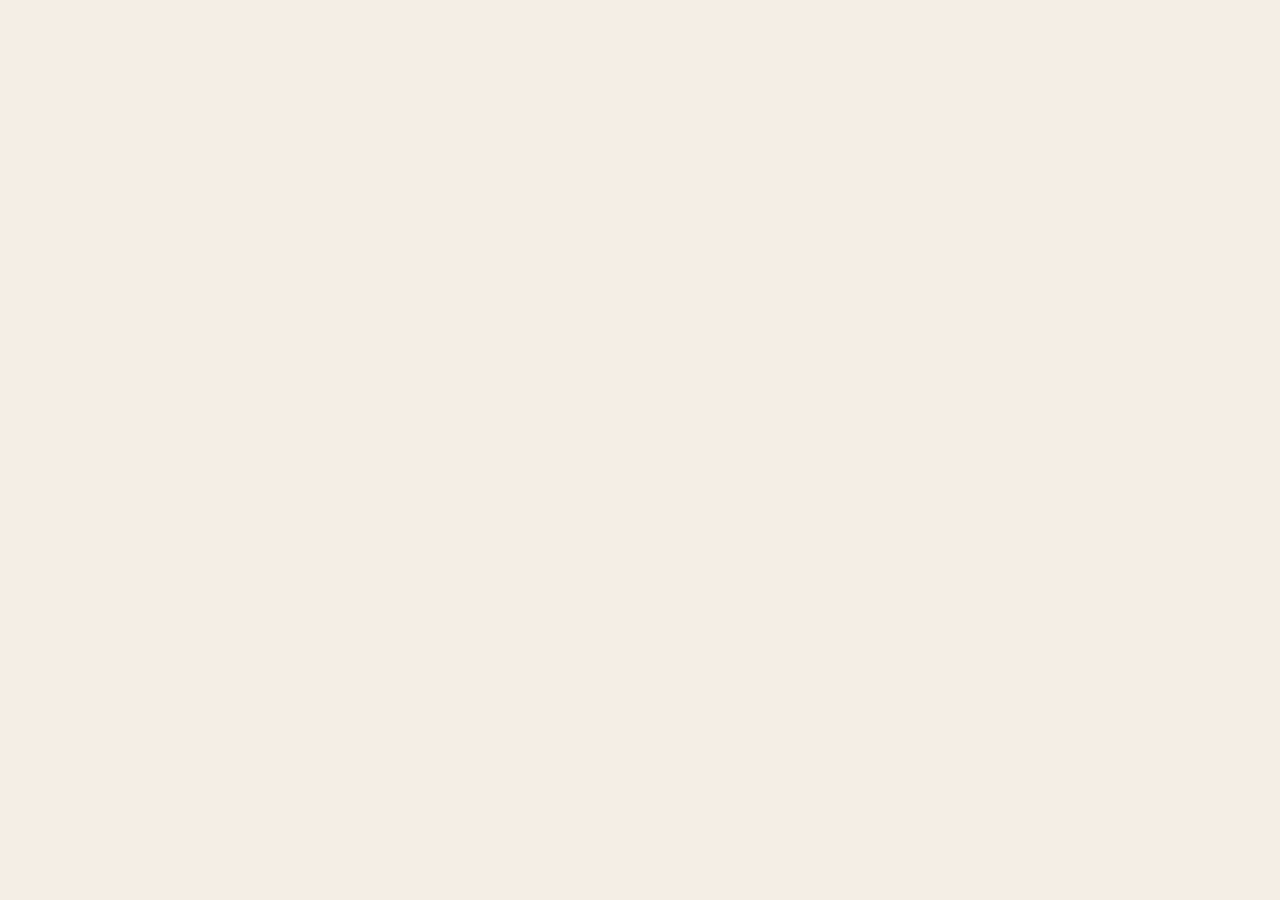
==== index.html @ c96aebbf "chore: iniciar projeto Plasso" ====
<!DOCTYPE html>
<html lang="pt-BR">
<head>
    <meta charset="UTF-8">
    <meta name="viewport" content="width=device-width, initial-scale=1.0">

    <title>Plasso — Ideias que ganham forma</title>

    <link rel="stylesheet" href="css/style.css">
    <script src="js/main.js" defer></script>
</head>

<body>
    <header class="header">
        <!-- Navegação -->
    </header>

    <main>
        <section class="hero">
            <!-- Apresentação da Plasso -->
        </section>

        <section class="technologies">
            <!-- Impressão 3D, laser e NFC -->
        </section>

        <section class="projects">
            <!-- Galeria de projetos -->
        </section>

        <section class="process">
            <!-- Como funciona -->
        </section>

        <section class="cta">
            <!-- Solicitar encomenda -->
        </section>
    </main>

    <footer class="footer">
        <!-- Contato e links -->
    </footer>
</body>
</html>
---- css/style.css ----
@import url('https://fonts.googleapis.com/css2?family=Fraunces:opsz,wght@9..144,400;9..144,500;9..144,600&family=Figtree:wght@400;500;600;700&display=swap');

:root {
    --color-burgundy: #6E263B;
    --color-cream: #F4EEE5;
    --color-clay: #C58F78;
    --color-wood: #B99A75;
    --color-brown: #43352F;

    --font-heading: 'Fraunces', serif;
    --font-body: 'Figtree', sans-serif;
}

* {
    margin: 0;
    padding: 0;
    box-sizing: border-box;
}

body {
    background-color: var(--color-cream);
    color: var(--color-brown);
    font-family: var(--font-body);
}

h1, h2, h3 {
    font-family: var(--font-heading);
    color: var(--color-burgundy);
}
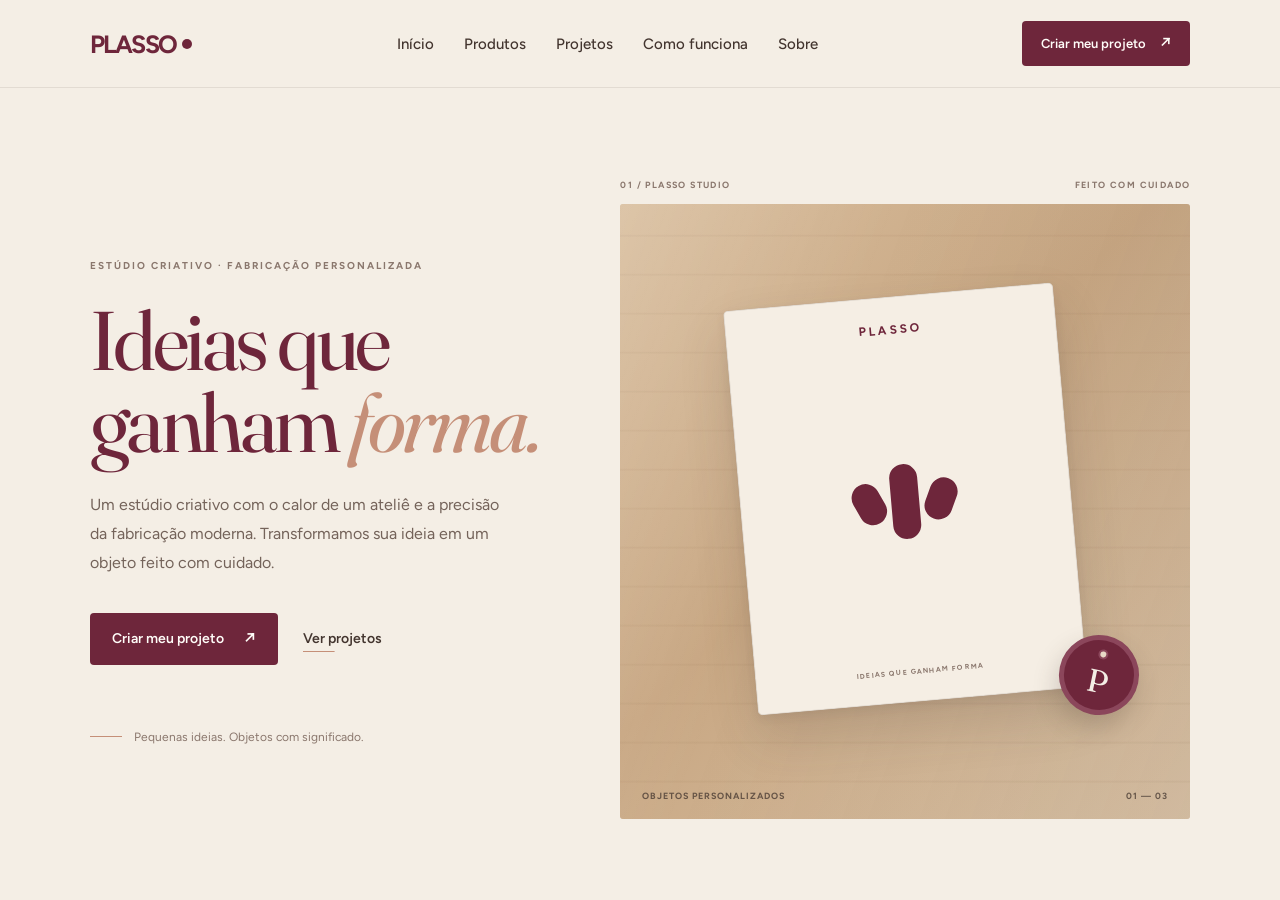
==== commit 4983b780: "style: refine Plasso homepage" ====
--- a/index.html
+++ b/index.html
@@ -1,3 +1,4 @@
+
 <!DOCTYPE html>
 <html lang="pt-BR">
 <head>
@@ -5,40 +6,125 @@
     <meta name="viewport" content="width=device-width, initial-scale=1.0">
 
     <title>Plasso — Ideias que ganham forma</title>
+    <meta
+        name="description"
+        content="Transformamos ideias em objetos feitos com cuidado. Conheça a Plasso, um estúdio criativo de fabricação personalizada."
+    >
 
     <link rel="stylesheet" href="css/style.css">
-    <script src="js/main.js" defer></script>
+
+    <link rel="preconnect" href="https://fonts.googleapis.com">
+    <link rel="preconnect" href="https://fonts.gstatic.com" crossorigin>
+
+    <link
+        href="https://fonts.googleapis.com/css2?family=Fraunces:opsz,wght@9..144,400;9..144,500;9..144,600&family=Figtree:wght@400;500;600;700&display=swap"
+        rel="stylesheet"
+    >
 </head>
 
 <body>
+
     <header class="header">
-        <!-- Navegação -->
+        <a href="#" class="logo">
+    PLASSO<span class="logo-mark"></span>
+            </a>
+            
+        <nav class="navigation">
+            <a href="#inicio">Início</a>
+            <a href="#tecnologias">Produtos</a>
+            <a href="#projetos">Projetos</a>
+            <a href="#processo">Como funciona</a>
+            <a href="#sobre">Sobre</a>
+        </nav>
+
+        <a href="#encomenda" class="header-button">
+            Criar meu projeto
+            <span>↗</span>
+        </a>
     </header>
 
     <main>
-        <section class="hero">
-            <!-- Apresentação da Plasso -->
+
+        <section class="hero" id="inicio">
+
+            <div class="hero-content">
+
+                <span class="eyebrow">
+                    ESTÚDIO CRIATIVO · FABRICAÇÃO PERSONALIZADA
+                </span>
+
+                <h1>
+                    Ideias que<br>
+                    ganham <em>forma.</em>
+                </h1>
+
+                <p class="hero-description">
+                    Um estúdio criativo com o calor de um ateliê
+                    e a precisão da fabricação moderna.
+                    Transformamos sua ideia em um objeto
+                    feito com cuidado.
+                </p>
+
+                <div class="hero-actions">
+                    <a href="#encomenda" class="button-primary">
+                        Criar meu projeto
+                        <span>↗</span>
+                    </a>
+
+                    <a href="#projetos" class="button-secondary">
+                        Ver projetos
+                    </a>
+                </div>
+
+                <div class="hero-note">
+                    <span class="note-line"></span>
+                    Pequenas ideias. Objetos com significado.
+                </div>
+
+            </div>
+
+            <div class="hero-visual">
+
+                <div class="visual-label">
+                    <span>01 / PLASSO STUDIO</span>
+                    <span>FEITO COM CUIDADO</span>
+                </div>
+
+                <div class="product-scene">
+
+                    <div class="wood-surface"></div>
+
+                    <div class="product-card">
+                        <span class="product-card-label">PLASSO</span>
+
+                        <div class="product-symbol">
+                            <span></span>
+                            <span></span>
+                            <span></span>
+                        </div>
+
+                        <span class="product-card-bottom">
+                            IDEIAS QUE GANHAM FORMA
+                        </span>
+                    </div>
+
+                    <div class="small-product">
+                        <span class="small-product-hole"></span>
+                        <span class="small-product-text">P</span>
+                    </div>
+
+                    <div class="scene-caption">
+                        <span>OBJETOS PERSONALIZADOS</span>
+                        <span>01 — 03</span>
+                    </div>
+
+                </div>
+
+            </div>
+
         </section>
 
-        <section class="technologies">
-            <!-- Impressão 3D, laser e NFC -->
-        </section>
-
-        <section class="projects">
-            <!-- Galeria de projetos -->
-        </section>
-
-        <section class="process">
-            <!-- Como funciona -->
-        </section>
-
-        <section class="cta">
-            <!-- Solicitar encomenda -->
-        </section>
     </main>
 
-    <footer class="footer">
-        <!-- Contato e links -->
-    </footer>
 </body>
-</html>+</html>
--- a/css/style.css
+++ b/css/style.css
@@ -1,4 +1,3 @@
-@import url('https://fonts.googleapis.com/css2?family=Fraunces:opsz,wght@9..144,400;9..144,500;9..144,600&family=Figtree:wght@400;500;600;700&display=swap');
 
 :root {
     --color-burgundy: #6E263B;
@@ -7,9 +6,13 @@
     --color-wood: #B99A75;
     --color-brown: #43352F;
 
+    --color-white: #FFFCF8;
+    --color-muted: #8A776D;
+
     --font-heading: 'Fraunces', serif;
     --font-body: 'Figtree', sans-serif;
 }
+
 
 * {
     margin: 0;
@@ -17,13 +20,627 @@
     box-sizing: border-box;
 }
 
+html {
+    scroll-behavior: smooth;
+}
+
 body {
     background-color: var(--color-cream);
     color: var(--color-brown);
     font-family: var(--font-body);
-}
-
-h1, h2, h3 {
+    -webkit-font-smoothing: antialiased;
+}
+
+a {
+    color: inherit;
+    text-decoration: none;
+}
+
+button,
+input,
+textarea {
+    font: inherit;
+}
+
+
+/* =========================
+   HEADER
+========================= */
+
+.header {
+    width: 100%;
+    min-height: 88px;
+    padding: 0 7%;
+
+    display: flex;
+    align-items: center;
+    justify-content: space-between;
+    gap: 32px;
+
+    background-color: var(--color-cream);
+    border-bottom: 1px solid rgba(67, 53, 47, 0.10);
+}
+
+.logo {
+    font-family: var(--font-body);
+    font-size: 25px;
+    font-weight: 700;
+    letter-spacing: -1.5px;
+    color: var(--color-burgundy);
+}
+
+.logo {
+    display: inline-flex;
+    align-items: center;
+    gap: 5px;
+}
+
+.logo-mark {
+    width: 10px;
+    height: 10px;
+    display: inline-block;
+    background: var(--color-burgundy);
+    border-radius: 50%;
+    transition: border-radius 0.25s ease;
+}
+
+.logo:hover .logo-mark {
+    border-radius: 0;
+}
+
+.navigation {
+    display: flex;
+    align-items: center;
+    gap: 30px;
+    
+}
+
+.navigation a {
+    font-size: 15px;
+    font-weight: 500;
+}
+
+.navigation a:hover {
+    color: var(--color-burgundy);
+}
+
+.header-button {
+    display: inline-flex;
+    align-items: center;
+    gap: 14px;
+
+    padding: 13px 19px;
+
+    background-color: var(--color-burgundy);
+    color: var(--color-white);
+
+    border-radius: 4px;
+
+    font-size: 13px;
+    font-weight: 600;
+
+    transition:
+        background-color 0.25s ease,
+        transform 0.25s ease;
+}
+
+.header-button:hover {
+    background-color: #572033;
+    transform: translateY(-2px);
+}
+
+.header-button span {
+    font-size: 16px;
+}
+
+
+.hero {
+    min-height: calc(100vh - 88px);
+    padding: 75px 7% 65px;
+
+    display: grid;
+    grid-template-columns: 0.9fr 1.1fr;
+    align-items: center;
+    gap: 55px;
+
+    overflow: hidden;
+}
+
+.hero-visual {
+    width: 100%;
+    max-width: 760px;
+    justify-self: end;
+}
+/* Conteúdo textual */
+
+.hero-content {
+    max-width: 570px;
+}
+
+.eyebrow {
+    display: inline-block;
+    margin-bottom: 28px;
+
+    color: var(--color-muted);
+
+    font-size: 10px;
+    font-weight: 700;
+    letter-spacing: 2px;
+}
+
+.hero h1 {
     font-family: var(--font-heading);
+    font-size: clamp(60px, 6.5vw, 94px);
+    font-weight: 400;
+    line-height: 0.98;
+    letter-spacing: -3.5px;
+
     color: var(--color-burgundy);
-}+}
+
+.hero h1 em {
+    font-weight: 400;
+    color: var(--color-clay);
+}
+
+.hero-description {
+    max-width: 410px;
+    margin-top: 28px;
+
+    color: #74635A;
+
+    font-size: 16px;
+    line-height: 1.8;
+}
+
+.hero-actions {
+    display: flex;
+    align-items: center;
+    gap: 25px;
+
+    margin-top: 35px;
+}
+
+.button-primary {
+    display: inline-flex;
+    align-items: center;
+    gap: 20px;
+
+    padding: 16px 22px;
+
+    background-color: var(--color-burgundy);
+    color: var(--color-white);
+
+    border-radius: 4px;
+
+    font-size: 14px;
+    font-weight: 600;
+
+    transition:
+        background-color 0.25s ease,
+        transform 0.25s ease;
+}
+
+.button-primary:hover {
+    background-color: #572033;
+    transform: translateY(-2px);
+}
+
+.button-primary span {
+    font-size: 17px;
+}
+
+.button-secondary {
+    position: relative;
+
+    font-size: 14px;
+    font-weight: 600;
+
+    color: var(--color-brown);
+}
+
+.button-secondary::after {
+    content: "";
+
+    position: absolute;
+    left: 0;
+    bottom: -5px;
+
+    width: 100%;
+    height: 1px;
+
+    background-color: var(--color-clay);
+
+    transform: scaleX(0.4);
+    transform-origin: left;
+
+    transition: transform 0.25s ease;
+}
+
+.button-secondary:hover::after {
+    transform: scaleX(1);
+}
+
+.hero-note {
+    display: flex;
+    align-items: center;
+    gap: 12px;
+
+    margin-top: 65px;
+
+    color: var(--color-muted);
+    font-size: 12px;
+}
+
+.note-line {
+    width: 32px;
+    height: 1px;
+    background-color: var(--color-clay);
+}
+
+
+.hero-visual {
+    width: 100%;
+    max-width: 570px;
+    justify-self: end;
+}
+
+.visual-label {
+    display: flex;
+    justify-content: space-between;
+
+    margin-bottom: 14px;
+
+    color: var(--color-muted);
+
+    font-size: 9px;
+    font-weight: 700;
+    letter-spacing: 1.4px;
+}
+
+.product-scene {
+    position: relative;
+
+    width: 100%;
+    aspect-ratio: 1 / 1.08;
+
+    overflow: hidden;
+
+    background-color: #E8D9C7;
+    border-radius: 3px;
+}
+
+.wood-surface {
+    position: absolute;
+    inset: 0;
+
+    background:
+        linear-gradient(
+            110deg,
+            rgba(255, 255, 255, 0.12),
+            transparent 35%,
+            rgba(67, 53, 47, 0.08)
+        ),
+        repeating-linear-gradient(
+            0deg,
+            transparent 0px,
+            transparent 36px,
+            rgba(120, 83, 51, 0.07) 37px,
+            transparent 39px
+        ),
+        linear-gradient(
+            135deg,
+            #D8BD9C,
+            #C8A783 45%,
+            #DCC5A8
+        );
+}
+
+/* Cartão demonstrativo */
+
+.product-card {
+    position: absolute;
+
+    width: 58%;
+    height: 66%;
+
+    left: 21%;
+    top: 15%;
+
+    display: flex;
+    flex-direction: column;
+    align-items: center;
+    justify-content: space-between;
+
+    padding: 25px 20px;
+
+    background-color: #F5EEE4;
+
+    border: 1px solid rgba(67, 53, 47, 0.12);
+    border-radius: 5px;
+
+    box-shadow:
+        0 25px 50px rgba(67, 53, 47, 0.16),
+        0 4px 10px rgba(67, 53, 47, 0.08);
+
+    transform: rotate(-5deg);
+}
+
+.product-card-label {
+    color: var(--color-burgundy);
+
+    font-size: 12px;
+    font-weight: 700;
+    letter-spacing: 3px;
+}
+
+.product-symbol {
+    display: flex;
+    align-items: center;
+    gap: 8px;
+
+    height: 90px;
+}
+
+.product-symbol span {
+    display: block;
+
+    width: 28px;
+    height: 65px;
+
+    background-color: var(--color-burgundy);
+    border-radius: 50px;
+}
+
+.product-symbol span:nth-child(1) {
+    height: 43px;
+    transform: rotate(-25deg);
+}
+
+.product-symbol span:nth-child(2) {
+    height: 75px;
+}
+
+.product-symbol span:nth-child(3) {
+    height: 43px;
+    transform: rotate(25deg);
+}
+
+.product-card-bottom {
+    color: var(--color-muted);
+
+    font-size: 7px;
+    font-weight: 700;
+    letter-spacing: 1.2px;
+}
+
+/* Pequeno chaveiro ilustrativo */
+
+.small-product {
+    position: absolute;
+
+    right: 9%;
+    bottom: 17%;
+
+    width: 80px;
+    height: 80px;
+
+    display: flex;
+    align-items: center;
+    justify-content: center;
+
+    background-color: var(--color-burgundy);
+    border: 5px solid #8B465B;
+    border-radius: 50%;
+
+    box-shadow: 0 12px 25px rgba(67, 53, 47, 0.22);
+
+    transform: rotate(12deg);
+}
+
+.small-product-hole {
+    position: absolute;
+
+    top: 9px;
+    left: 50%;
+
+    width: 10px;
+    height: 10px;
+
+    background-color: #E8D9C7;
+    border: 2px solid #8B465B;
+    border-radius: 50%;
+
+    transform: translateX(-50%);
+}
+
+.small-product-text {
+    margin-top: 12px;
+
+    color: #F4EEE5;
+
+    font-family: var(--font-heading);
+    font-size: 32px;
+}
+
+
+
+.scene-caption {
+    position: absolute;
+
+    left: 22px;
+    right: 22px;
+    bottom: 18px;
+
+    display: flex;
+    justify-content: space-between;
+
+    color: rgba(67, 53, 47, 0.75);
+
+    font-size: 9px;
+    font-weight: 700;
+    letter-spacing: 1px;
+}
+
+
+@media (max-width: 1050px) {
+
+    .header {
+        padding: 0 5%;
+    }
+
+    .navigation {
+        gap: 18px;
+    }
+
+    .hero {
+        padding: 60px 5%;
+        gap: 40px;
+    }
+
+    .hero h1 {
+        font-size: clamp(58px, 7vw, 78px);
+    }
+
+    .hero-description {
+        font-size: 15px;
+    }
+}
+
+
+@media (max-width: 780px) {
+
+    .header {
+        min-height: 75px;
+        padding: 0 6%;
+    }
+
+    .navigation {
+        display: none;
+    }
+
+    .header-button {
+        padding: 12px 14px;
+        font-size: 12px;
+    }
+
+    .hero {
+        min-height: auto;
+
+        grid-template-columns: 1fr;
+        gap: 50px;
+
+        padding: 65px 6% 55px;
+    }
+
+    .hero-content {
+        max-width: 600px;
+    }
+
+    .hero h1 {
+        font-size: clamp(62px, 12vw, 90px);
+        letter-spacing: -2.5px;
+    }
+
+    .hero-description {
+        max-width: 450px;
+    }
+
+    .hero-note {
+        margin-top: 40px;
+    }
+
+    .hero-visual {
+        max-width: 600px;
+        justify-self: center;
+    }
+
+    .product-scene {
+        aspect-ratio: 1 / 0.9;
+    }
+}
+
+
+@media (max-width: 480px) {
+
+    .header {
+        min-height: 70px;
+    }
+
+    .logo {
+        font-size: 22px;
+    }
+
+    .header-button {
+        gap: 8px;
+        padding: 11px 12px;
+    }
+
+    .hero {
+        padding-top: 50px;
+        gap: 40px;
+    }
+
+    .eyebrow {
+        font-size: 9px;
+        letter-spacing: 1.3px;
+        margin-bottom: 22px;
+    }
+
+    .hero h1 {
+        font-size: 61px;
+    }
+
+    .hero-description {
+        font-size: 14px;
+        line-height: 1.75;
+    }
+
+    .hero-actions {
+        gap: 18px;
+        flex-wrap: wrap;
+    }
+
+    .button-primary {
+        padding: 15px 17px;
+        font-size: 13px;
+    }
+
+    .button-secondary {
+        font-size: 13px;
+    }
+
+    .hero-note {
+        font-size: 11px;
+        margin-top: 35px;
+    }
+
+    .visual-label {
+        font-size: 8px;
+        letter-spacing: 0.8px;
+    }
+
+    .product-card {
+        padding: 18px 12px;
+    }
+
+    .product-symbol span {
+        width: 20px;
+    }
+
+    .small-product {
+        width: 65px;
+        height: 65px;
+    }
+
+    .small-product-text {
+        font-size: 26px;
+    }
+
+    .scene-caption {
+        left: 14px;
+        right: 14px;
+        bottom: 13px;
+        font-size: 7px;
+    }
+}
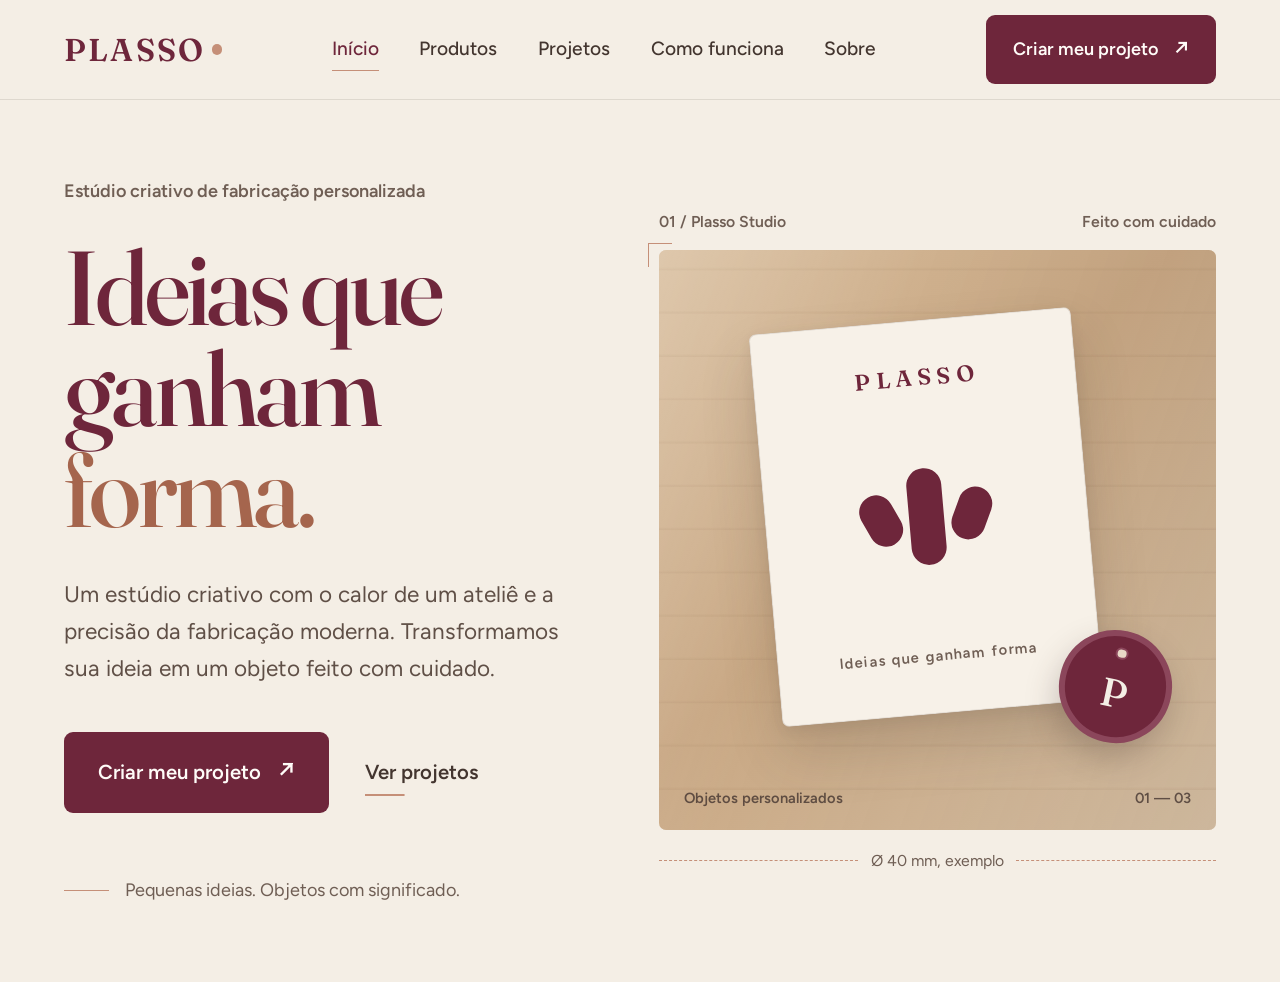
==== commit 74ac9726: "refinando style e html - ajustes de tamanho" ====
--- a/index.html
+++ b/index.html
@@ -1,130 +1,63 @@
-
 <!DOCTYPE html>
 <html lang="pt-BR">
 <head>
-    <meta charset="UTF-8">
-    <meta name="viewport" content="width=device-width, initial-scale=1.0">
+  <meta charset="UTF-8">
+  <meta name="viewport" content="width=device-width, initial-scale=1.0">
+  <title>Plasso — Ideias que ganham forma</title>
+  <meta name="description" content="Transformamos ideias em objetos feitos com cuidado. Conheça a Plasso, um estúdio criativo de fabricação personalizada.">
+  <link rel="preconnect" href="https://fonts.googleapis.com">
+  <link rel="preconnect" href="https://fonts.gstatic.com" crossorigin>
+  <link href="https://fonts.googleapis.com/css2?family=Fraunces:opsz,wght@9..144,400;9..144,500;9..144,600&family=Figtree:wght@400;500;600;700&display=swap" rel="stylesheet">
+  <link rel="stylesheet" href="css/style.css">
+</head>
+<body>
+  <header class="header">
+    <div class="header-inner">
+      <a href="#inicio" class="logo" aria-label="Plasso, início">PLASSO<span class="logo-mark"></span></a>
+      <nav class="navigation" id="navigation" aria-label="Principal">
+        <a href="#inicio" aria-current="true">Início</a>
+        <a href="#tecnologias">Produtos</a>
+        <a href="#projetos">Projetos</a>
+        <a href="#processo">Como funciona</a>
+        <a href="#sobre">Sobre</a>
+      </nav>
+      <div class="header-actions">
+        <a href="#encomenda" class="header-button">Criar meu projeto <span aria-hidden="true">↗</span></a>
+        <button class="menu-toggle" aria-expanded="false" aria-controls="navigation">Menu</button>
+      </div>
+    </div>
+  </header>
 
-    <title>Plasso — Ideias que ganham forma</title>
-    <meta
-        name="description"
-        content="Transformamos ideias em objetos feitos com cuidado. Conheça a Plasso, um estúdio criativo de fabricação personalizada."
-    >
+  <main>
+    <section class="hero" id="inicio">
+      <div class="hero-content">
+        <span class="eyebrow">Estúdio criativo de fabricação personalizada</span>
+        <h1>Ideias que<br>ganham <em>forma.</em></h1>
+        <p class="hero-description">Um estúdio criativo com o calor de um ateliê e a precisão da fabricação moderna. Transformamos sua ideia em um objeto feito com cuidado.</p>
+        <div class="hero-actions">
+          <a href="#encomenda" class="button-primary">Criar meu projeto <span aria-hidden="true">↗</span></a>
+          <a href="#projetos" class="button-secondary">Ver projetos</a>
+        </div>
+        <div class="hero-note"><span class="note-line"></span>Pequenas ideias. Objetos com significado.</div>
+      </div>
 
-    <link rel="stylesheet" href="css/style.css">
-
-    <link rel="preconnect" href="https://fonts.googleapis.com">
-    <link rel="preconnect" href="https://fonts.gstatic.com" crossorigin>
-
-    <link
-        href="https://fonts.googleapis.com/css2?family=Fraunces:opsz,wght@9..144,400;9..144,500;9..144,600&family=Figtree:wght@400;500;600;700&display=swap"
-        rel="stylesheet"
-    >
-</head>
-
-<body>
-
-    <header class="header">
-        <a href="#" class="logo">
-    PLASSO<span class="logo-mark"></span>
-            </a>
-            
-        <nav class="navigation">
-            <a href="#inicio">Início</a>
-            <a href="#tecnologias">Produtos</a>
-            <a href="#projetos">Projetos</a>
-            <a href="#processo">Como funciona</a>
-            <a href="#sobre">Sobre</a>
-        </nav>
-
-        <a href="#encomenda" class="header-button">
-            Criar meu projeto
-            <span>↗</span>
-        </a>
-    </header>
-
-    <main>
-
-        <section class="hero" id="inicio">
-
-            <div class="hero-content">
-
-                <span class="eyebrow">
-                    ESTÚDIO CRIATIVO · FABRICAÇÃO PERSONALIZADA
-                </span>
-
-                <h1>
-                    Ideias que<br>
-                    ganham <em>forma.</em>
-                </h1>
-
-                <p class="hero-description">
-                    Um estúdio criativo com o calor de um ateliê
-                    e a precisão da fabricação moderna.
-                    Transformamos sua ideia em um objeto
-                    feito com cuidado.
-                </p>
-
-                <div class="hero-actions">
-                    <a href="#encomenda" class="button-primary">
-                        Criar meu projeto
-                        <span>↗</span>
-                    </a>
-
-                    <a href="#projetos" class="button-secondary">
-                        Ver projetos
-                    </a>
-                </div>
-
-                <div class="hero-note">
-                    <span class="note-line"></span>
-                    Pequenas ideias. Objetos com significado.
-                </div>
-
-            </div>
-
-            <div class="hero-visual">
-
-                <div class="visual-label">
-                    <span>01 / PLASSO STUDIO</span>
-                    <span>FEITO COM CUIDADO</span>
-                </div>
-
-                <div class="product-scene">
-
-                    <div class="wood-surface"></div>
-
-                    <div class="product-card">
-                        <span class="product-card-label">PLASSO</span>
-
-                        <div class="product-symbol">
-                            <span></span>
-                            <span></span>
-                            <span></span>
-                        </div>
-
-                        <span class="product-card-bottom">
-                            IDEIAS QUE GANHAM FORMA
-                        </span>
-                    </div>
-
-                    <div class="small-product">
-                        <span class="small-product-hole"></span>
-                        <span class="small-product-text">P</span>
-                    </div>
-
-                    <div class="scene-caption">
-                        <span>OBJETOS PERSONALIZADOS</span>
-                        <span>01 — 03</span>
-                    </div>
-
-                </div>
-
-            </div>
-
-        </section>
-
-    </main>
-
+      <div class="hero-visual">
+        <div class="visual-label"><span>01 / Plasso Studio</span><span>Feito com cuidado</span></div>
+        <!-- Quando tiver a foto real, troque o conteúdo de .product-scene por: <img src="assets/images/hero.jpg" alt="..."> -->
+        <div class="product-scene" role="img" aria-label="Ilustração: cartão e chaveiro personalizados sobre madeira clara">
+          <div class="wood-surface"></div>
+          <div class="product-card">
+            <span class="product-card-label">PLASSO</span>
+            <div class="product-symbol"><span></span><span></span><span></span></div>
+            <span class="product-card-bottom">Ideias que ganham forma</span>
+          </div>
+          <div class="small-product"><span class="small-product-hole"></span><span class="small-product-text">P</span></div>
+          <div class="scene-caption"><span>Objetos personalizados</span><span>01 — 03</span></div>
+        </div>
+        <div class="dimension" aria-hidden="true">Ø 40 mm, exemplo</div>
+      </div>
+    </section>
+  </main>
+  <script src="js/main.js"></script>
 </body>
-</html>
+</html>
--- a/css/style.css
+++ b/css/style.css
@@ -1,646 +1,96 @@
+/* PLASSO — cabeçalho + hero
+   ESCALA: todos os tamanhos usam rem. Para aumentar ou diminuir o site inteiro,
+   mexa só no font-size do html logo abaixo. */
 
-:root {
-    --color-burgundy: #6E263B;
-    --color-cream: #F4EEE5;
-    --color-clay: #C58F78;
-    --color-wood: #B99A75;
-    --color-brown: #43352F;
+:root{
+  --color-burgundy:#6E263B; --color-burgundy-dark:#572033;
+  --color-cream:#F4EEE5; --color-clay:#C58F78; --color-clay-deep:#A5654D;
+  --color-wood:#B99A75; --color-brown:#43352F;
+  --color-white:#FFFCF8; --color-muted:#6F5E54;
+  --font-heading:'Fraunces',Georgia,serif; --font-body:'Figtree',Arial,sans-serif;
+  --gutter:clamp(1.25rem,5vw,4.5rem); --max:92rem; --radius:.5rem; --ease:cubic-bezier(.2,.7,.2,1);
+}
+*{margin:0;padding:0;box-sizing:border-box}
+html{scroll-behavior:smooth;font-size:clamp(16px,.55vw + 11px,21px)}  /* ≈19px em 1440px */
+body{background:var(--color-cream);color:var(--color-brown);font:400 1.0625rem/1.6 var(--font-body);-webkit-font-smoothing:antialiased}
+a{color:inherit;text-decoration:none}
+button{font:inherit;cursor:pointer}
+:focus-visible{outline:2px solid var(--color-burgundy);outline-offset:3px;border-radius:2px}
+@media (prefers-reduced-motion:reduce){*{transition:none!important;animation:none!important;scroll-behavior:auto!important}}
 
-    --color-white: #FFFCF8;
-    --color-muted: #8A776D;
+/* ===== HEADER ===== */
+.header{position:sticky;top:0;z-index:50;background:rgba(244,238,229,.94);backdrop-filter:blur(10px);border-bottom:1px solid rgba(67,53,47,.12)}
+.header-inner{max-width:var(--max);margin:auto;padding:0 var(--gutter);min-height:5.5rem;display:flex;align-items:center;justify-content:space-between;gap:2rem}
+.logo{display:inline-flex;align-items:center;gap:.35rem;font:600 1.75rem/1 var(--font-heading);letter-spacing:.07em;color:var(--color-burgundy)}
+.logo-mark{width:.6rem;height:.6rem;background:var(--color-clay);border-radius:50%;transition:border-radius .3s var(--ease)}
+.logo:hover .logo-mark{border-radius:.15rem}
+.navigation{display:flex;align-items:center;gap:2.25rem}
+.navigation a{font-size:1.0625rem;font-weight:500;position:relative;padding:.35rem 0}
+.navigation a::after{content:"";position:absolute;left:0;bottom:0;width:100%;height:1.5px;background:var(--color-clay);transform:scaleX(0);transform-origin:left;transition:transform .3s var(--ease)}
+.navigation a:hover,.navigation a[aria-current="true"]{color:var(--color-burgundy)}
+.navigation a:hover::after,.navigation a[aria-current="true"]::after{transform:scaleX(1)}
+.header-actions{display:flex;align-items:center;gap:1rem}
+.menu-toggle{display:none;background:none;border:1.5px solid rgba(67,53,47,.3);border-radius:var(--radius);padding:.7rem 1.1rem;font-weight:600;color:var(--color-brown)}
 
-    --font-heading: 'Fraunces', serif;
-    --font-body: 'Figtree', sans-serif;
+/* ===== BOTÕES ===== */
+.button-primary,.header-button{display:inline-flex;align-items:center;gap:.9rem;background:var(--color-burgundy);color:var(--color-white);border-radius:var(--radius);font-weight:600;transition:background-color .25s,transform .25s var(--ease)}
+.button-primary{padding:1.15rem 1.9rem;font-size:1.125rem}
+.header-button{padding:.95rem 1.5rem;font-size:1rem}
+.button-primary:hover,.header-button:hover{background:var(--color-burgundy-dark);transform:translateY(-2px)}
+.button-primary span,.header-button span{font-size:1.2em;transition:transform .25s var(--ease)}
+.button-primary:hover span,.header-button:hover span{transform:translate(2px,-2px)}
+.button-secondary{position:relative;font-size:1.125rem;font-weight:600;padding:.4rem 0}
+.button-secondary::after{content:"";position:absolute;left:0;bottom:0;width:100%;height:2px;background:var(--color-clay);transform:scaleX(.35);transform-origin:left;transition:transform .3s var(--ease)}
+.button-secondary:hover::after{transform:scaleX(1)}
+
+/* ===== HERO ===== */
+.hero{max-width:var(--max);margin:auto;min-height:calc(100svh - 5.5rem);padding:clamp(3rem,6vw,6rem) var(--gutter);display:grid;grid-template-columns:minmax(0,1fr) minmax(0,1.05fr);align-items:center;gap:clamp(2.5rem,5vw,6rem)}
+.eyebrow{display:block;margin-bottom:1.75rem;font-size:1rem;font-weight:600;color:var(--color-muted)}
+.hero h1{font:500 clamp(4rem,8.2vw,8.5rem)/.96 var(--font-heading);letter-spacing:-.035em;color:var(--color-burgundy)}
+.hero h1 em{font-style:normal;color:var(--color-clay-deep)}
+.hero-description{max-width:30rem;margin-top:2rem;font-size:1.25rem;line-height:1.65;color:#5f4f46}
+.hero-actions{display:flex;flex-wrap:wrap;align-items:center;gap:1.5rem 2rem;margin-top:2.5rem}
+.hero-note{display:flex;align-items:center;gap:.9rem;margin-top:3.5rem;font-size:1rem;color:var(--color-muted)}
+.note-line{width:2.5rem;height:1.5px;background:var(--color-clay)}
+
+.hero-visual{width:100%;max-width:46rem;justify-self:end;position:relative}
+.visual-label{display:flex;justify-content:space-between;gap:1rem;margin-bottom:.9rem;font-size:.875rem;font-weight:600;color:var(--color-muted)}
+.product-scene{position:relative;aspect-ratio:1/1.04;overflow:hidden;background:#E8D9C7;border-radius:.4rem}
+.wood-surface{position:absolute;inset:0;background:
+  linear-gradient(110deg,rgba(255,255,255,.16),transparent 35%,rgba(67,53,47,.1)),
+  repeating-linear-gradient(0deg,transparent 0 2.2rem,rgba(120,83,51,.08) 2.25rem,transparent 2.4rem),
+  linear-gradient(135deg,#D8BD9C,#C8A783 45%,#DCC5A8)}
+.product-card{position:absolute;width:58%;height:68%;left:19%;top:12%;display:flex;flex-direction:column;align-items:center;justify-content:space-between;padding:8% 6%;background:#F7F1E8;border:1px solid rgba(67,53,47,.12);border-radius:.4rem;box-shadow:0 1.6rem 3rem rgba(67,53,47,.18),0 .25rem .7rem rgba(67,53,47,.08);transform:rotate(-5deg)}
+.product-card-label{font:600 1.25rem/1 var(--font-heading);letter-spacing:.25em;color:var(--color-burgundy);padding-left:.25em}
+.product-symbol{display:flex;align-items:center;gap:.6rem;height:6rem}
+.product-symbol span{display:block;width:1.9rem;height:4.4rem;background:var(--color-burgundy);border-radius:3rem}
+.product-symbol span:nth-child(1){height:3rem;transform:rotate(-25deg)}
+.product-symbol span:nth-child(2){height:5.4rem}
+.product-symbol span:nth-child(3){height:3rem;transform:rotate(25deg)}
+.product-card-bottom{font-size:.8125rem;font-weight:600;letter-spacing:.08em;color:var(--color-muted);text-align:center}
+.small-product{position:absolute;right:8%;bottom:15%;width:6.25rem;height:6.25rem;display:grid;place-items:center;background:var(--color-burgundy);border:.35rem solid #8B465B;border-radius:50%;box-shadow:0 .8rem 1.7rem rgba(67,53,47,.25);transform:rotate(12deg)}
+.small-product-hole{position:absolute;top:.6rem;left:50%;width:.7rem;height:.7rem;background:#E8D9C7;border:2px solid #8B465B;border-radius:50%;transform:translateX(-50%)}
+.small-product-text{margin-top:.7rem;font:500 2.2rem/1 var(--font-heading);color:var(--color-cream)}
+.scene-caption{position:absolute;left:1.4rem;right:1.4rem;bottom:1.1rem;display:flex;justify-content:space-between;font-size:.8125rem;font-weight:600;color:rgba(67,53,47,.8)}
+/* detalhe de desenho técnico: cota abaixo da cena */
+.dimension{display:flex;align-items:center;gap:.7rem;margin-top:1rem;font-size:.875rem;color:var(--color-muted)}
+.dimension::before,.dimension::after{content:"";flex:1;border-top:1.5px dashed var(--color-clay)}
+.hero-visual::before{content:"";position:absolute;left:-.6rem;top:1.9rem;width:1.3rem;height:1.3rem;border-left:1.5px solid var(--color-clay);border-top:1.5px solid var(--color-clay);z-index:2}
+
+/* ===== RESPONSIVO ===== */
+@media (max-width:62rem){
+  .navigation{position:fixed;inset:5.5rem 0 0;background:var(--color-cream);flex-direction:column;align-items:flex-start;gap:1.5rem;padding:2.5rem var(--gutter);transform:translateX(100%);transition:transform .4s var(--ease)}
+  .navigation.is-open{transform:none}
+  .navigation a{font:500 2rem/1.1 var(--font-heading)}
+  .menu-toggle{display:block}
+  .hero{grid-template-columns:1fr;min-height:auto}
+  .hero-visual{justify-self:center;max-width:36rem}
+  .hero-description{max-width:36rem}
 }
-
-
-* {
-    margin: 0;
-    padding: 0;
-    box-sizing: border-box;
+@media (max-width:30rem){
+  .header-inner{min-height:4.5rem}
+  .header-button{display:none}
+  .navigation{inset:4.5rem 0 0}
+  .hero h1{font-size:clamp(3.4rem,17vw,4.5rem)}
+  .product-symbol{transform:scale(.8)}
 }
-
-html {
-    scroll-behavior: smooth;
-}
-
-body {
-    background-color: var(--color-cream);
-    color: var(--color-brown);
-    font-family: var(--font-body);
-    -webkit-font-smoothing: antialiased;
-}
-
-a {
-    color: inherit;
-    text-decoration: none;
-}
-
-button,
-input,
-textarea {
-    font: inherit;
-}
-
-
-/* =========================
-   HEADER
-========================= */
-
-.header {
-    width: 100%;
-    min-height: 88px;
-    padding: 0 7%;
-
-    display: flex;
-    align-items: center;
-    justify-content: space-between;
-    gap: 32px;
-
-    background-color: var(--color-cream);
-    border-bottom: 1px solid rgba(67, 53, 47, 0.10);
-}
-
-.logo {
-    font-family: var(--font-body);
-    font-size: 25px;
-    font-weight: 700;
-    letter-spacing: -1.5px;
-    color: var(--color-burgundy);
-}
-
-.logo {
-    display: inline-flex;
-    align-items: center;
-    gap: 5px;
-}
-
-.logo-mark {
-    width: 10px;
-    height: 10px;
-    display: inline-block;
-    background: var(--color-burgundy);
-    border-radius: 50%;
-    transition: border-radius 0.25s ease;
-}
-
-.logo:hover .logo-mark {
-    border-radius: 0;
-}
-
-.navigation {
-    display: flex;
-    align-items: center;
-    gap: 30px;
-    
-}
-
-.navigation a {
-    font-size: 15px;
-    font-weight: 500;
-}
-
-.navigation a:hover {
-    color: var(--color-burgundy);
-}
-
-.header-button {
-    display: inline-flex;
-    align-items: center;
-    gap: 14px;
-
-    padding: 13px 19px;
-
-    background-color: var(--color-burgundy);
-    color: var(--color-white);
-
-    border-radius: 4px;
-
-    font-size: 13px;
-    font-weight: 600;
-
-    transition:
-        background-color 0.25s ease,
-        transform 0.25s ease;
-}
-
-.header-button:hover {
-    background-color: #572033;
-    transform: translateY(-2px);
-}
-
-.header-button span {
-    font-size: 16px;
-}
-
-
-.hero {
-    min-height: calc(100vh - 88px);
-    padding: 75px 7% 65px;
-
-    display: grid;
-    grid-template-columns: 0.9fr 1.1fr;
-    align-items: center;
-    gap: 55px;
-
-    overflow: hidden;
-}
-
-.hero-visual {
-    width: 100%;
-    max-width: 760px;
-    justify-self: end;
-}
-/* Conteúdo textual */
-
-.hero-content {
-    max-width: 570px;
-}
-
-.eyebrow {
-    display: inline-block;
-    margin-bottom: 28px;
-
-    color: var(--color-muted);
-
-    font-size: 10px;
-    font-weight: 700;
-    letter-spacing: 2px;
-}
-
-.hero h1 {
-    font-family: var(--font-heading);
-    font-size: clamp(60px, 6.5vw, 94px);
-    font-weight: 400;
-    line-height: 0.98;
-    letter-spacing: -3.5px;
-
-    color: var(--color-burgundy);
-}
-
-.hero h1 em {
-    font-weight: 400;
-    color: var(--color-clay);
-}
-
-.hero-description {
-    max-width: 410px;
-    margin-top: 28px;
-
-    color: #74635A;
-
-    font-size: 16px;
-    line-height: 1.8;
-}
-
-.hero-actions {
-    display: flex;
-    align-items: center;
-    gap: 25px;
-
-    margin-top: 35px;
-}
-
-.button-primary {
-    display: inline-flex;
-    align-items: center;
-    gap: 20px;
-
-    padding: 16px 22px;
-
-    background-color: var(--color-burgundy);
-    color: var(--color-white);
-
-    border-radius: 4px;
-
-    font-size: 14px;
-    font-weight: 600;
-
-    transition:
-        background-color 0.25s ease,
-        transform 0.25s ease;
-}
-
-.button-primary:hover {
-    background-color: #572033;
-    transform: translateY(-2px);
-}
-
-.button-primary span {
-    font-size: 17px;
-}
-
-.button-secondary {
-    position: relative;
-
-    font-size: 14px;
-    font-weight: 600;
-
-    color: var(--color-brown);
-}
-
-.button-secondary::after {
-    content: "";
-
-    position: absolute;
-    left: 0;
-    bottom: -5px;
-
-    width: 100%;
-    height: 1px;
-
-    background-color: var(--color-clay);
-
-    transform: scaleX(0.4);
-    transform-origin: left;
-
-    transition: transform 0.25s ease;
-}
-
-.button-secondary:hover::after {
-    transform: scaleX(1);
-}
-
-.hero-note {
-    display: flex;
-    align-items: center;
-    gap: 12px;
-
-    margin-top: 65px;
-
-    color: var(--color-muted);
-    font-size: 12px;
-}
-
-.note-line {
-    width: 32px;
-    height: 1px;
-    background-color: var(--color-clay);
-}
-
-
-.hero-visual {
-    width: 100%;
-    max-width: 570px;
-    justify-self: end;
-}
-
-.visual-label {
-    display: flex;
-    justify-content: space-between;
-
-    margin-bottom: 14px;
-
-    color: var(--color-muted);
-
-    font-size: 9px;
-    font-weight: 700;
-    letter-spacing: 1.4px;
-}
-
-.product-scene {
-    position: relative;
-
-    width: 100%;
-    aspect-ratio: 1 / 1.08;
-
-    overflow: hidden;
-
-    background-color: #E8D9C7;
-    border-radius: 3px;
-}
-
-.wood-surface {
-    position: absolute;
-    inset: 0;
-
-    background:
-        linear-gradient(
-            110deg,
-            rgba(255, 255, 255, 0.12),
-            transparent 35%,
-            rgba(67, 53, 47, 0.08)
-        ),
-        repeating-linear-gradient(
-            0deg,
-            transparent 0px,
-            transparent 36px,
-            rgba(120, 83, 51, 0.07) 37px,
-            transparent 39px
-        ),
-        linear-gradient(
-            135deg,
-            #D8BD9C,
-            #C8A783 45%,
-            #DCC5A8
-        );
-}
-
-/* Cartão demonstrativo */
-
-.product-card {
-    position: absolute;
-
-    width: 58%;
-    height: 66%;
-
-    left: 21%;
-    top: 15%;
-
-    display: flex;
-    flex-direction: column;
-    align-items: center;
-    justify-content: space-between;
-
-    padding: 25px 20px;
-
-    background-color: #F5EEE4;
-
-    border: 1px solid rgba(67, 53, 47, 0.12);
-    border-radius: 5px;
-
-    box-shadow:
-        0 25px 50px rgba(67, 53, 47, 0.16),
-        0 4px 10px rgba(67, 53, 47, 0.08);
-
-    transform: rotate(-5deg);
-}
-
-.product-card-label {
-    color: var(--color-burgundy);
-
-    font-size: 12px;
-    font-weight: 700;
-    letter-spacing: 3px;
-}
-
-.product-symbol {
-    display: flex;
-    align-items: center;
-    gap: 8px;
-
-    height: 90px;
-}
-
-.product-symbol span {
-    display: block;
-
-    width: 28px;
-    height: 65px;
-
-    background-color: var(--color-burgundy);
-    border-radius: 50px;
-}
-
-.product-symbol span:nth-child(1) {
-    height: 43px;
-    transform: rotate(-25deg);
-}
-
-.product-symbol span:nth-child(2) {
-    height: 75px;
-}
-
-.product-symbol span:nth-child(3) {
-    height: 43px;
-    transform: rotate(25deg);
-}
-
-.product-card-bottom {
-    color: var(--color-muted);
-
-    font-size: 7px;
-    font-weight: 700;
-    letter-spacing: 1.2px;
-}
-
-/* Pequeno chaveiro ilustrativo */
-
-.small-product {
-    position: absolute;
-
-    right: 9%;
-    bottom: 17%;
-
-    width: 80px;
-    height: 80px;
-
-    display: flex;
-    align-items: center;
-    justify-content: center;
-
-    background-color: var(--color-burgundy);
-    border: 5px solid #8B465B;
-    border-radius: 50%;
-
-    box-shadow: 0 12px 25px rgba(67, 53, 47, 0.22);
-
-    transform: rotate(12deg);
-}
-
-.small-product-hole {
-    position: absolute;
-
-    top: 9px;
-    left: 50%;
-
-    width: 10px;
-    height: 10px;
-
-    background-color: #E8D9C7;
-    border: 2px solid #8B465B;
-    border-radius: 50%;
-
-    transform: translateX(-50%);
-}
-
-.small-product-text {
-    margin-top: 12px;
-
-    color: #F4EEE5;
-
-    font-family: var(--font-heading);
-    font-size: 32px;
-}
-
-
-
-.scene-caption {
-    position: absolute;
-
-    left: 22px;
-    right: 22px;
-    bottom: 18px;
-
-    display: flex;
-    justify-content: space-between;
-
-    color: rgba(67, 53, 47, 0.75);
-
-    font-size: 9px;
-    font-weight: 700;
-    letter-spacing: 1px;
-}
-
-
-@media (max-width: 1050px) {
-
-    .header {
-        padding: 0 5%;
-    }
-
-    .navigation {
-        gap: 18px;
-    }
-
-    .hero {
-        padding: 60px 5%;
-        gap: 40px;
-    }
-
-    .hero h1 {
-        font-size: clamp(58px, 7vw, 78px);
-    }
-
-    .hero-description {
-        font-size: 15px;
-    }
-}
-
-
-@media (max-width: 780px) {
-
-    .header {
-        min-height: 75px;
-        padding: 0 6%;
-    }
-
-    .navigation {
-        display: none;
-    }
-
-    .header-button {
-        padding: 12px 14px;
-        font-size: 12px;
-    }
-
-    .hero {
-        min-height: auto;
-
-        grid-template-columns: 1fr;
-        gap: 50px;
-
-        padding: 65px 6% 55px;
-    }
-
-    .hero-content {
-        max-width: 600px;
-    }
-
-    .hero h1 {
-        font-size: clamp(62px, 12vw, 90px);
-        letter-spacing: -2.5px;
-    }
-
-    .hero-description {
-        max-width: 450px;
-    }
-
-    .hero-note {
-        margin-top: 40px;
-    }
-
-    .hero-visual {
-        max-width: 600px;
-        justify-self: center;
-    }
-
-    .product-scene {
-        aspect-ratio: 1 / 0.9;
-    }
-}
-
-
-@media (max-width: 480px) {
-
-    .header {
-        min-height: 70px;
-    }
-
-    .logo {
-        font-size: 22px;
-    }
-
-    .header-button {
-        gap: 8px;
-        padding: 11px 12px;
-    }
-
-    .hero {
-        padding-top: 50px;
-        gap: 40px;
-    }
-
-    .eyebrow {
-        font-size: 9px;
-        letter-spacing: 1.3px;
-        margin-bottom: 22px;
-    }
-
-    .hero h1 {
-        font-size: 61px;
-    }
-
-    .hero-description {
-        font-size: 14px;
-        line-height: 1.75;
-    }
-
-    .hero-actions {
-        gap: 18px;
-        flex-wrap: wrap;
-    }
-
-    .button-primary {
-        padding: 15px 17px;
-        font-size: 13px;
-    }
-
-    .button-secondary {
-        font-size: 13px;
-    }
-
-    .hero-note {
-        font-size: 11px;
-        margin-top: 35px;
-    }
-
-    .visual-label {
-        font-size: 8px;
-        letter-spacing: 0.8px;
-    }
-
-    .product-card {
-        padding: 18px 12px;
-    }
-
-    .product-symbol span {
-        width: 20px;
-    }
-
-    .small-product {
-        width: 65px;
-        height: 65px;
-    }
-
-    .small-product-text {
-        font-size: 26px;
-    }
-
-    .scene-caption {
-        left: 14px;
-        right: 14px;
-        bottom: 13px;
-        font-size: 7px;
-    }
-}
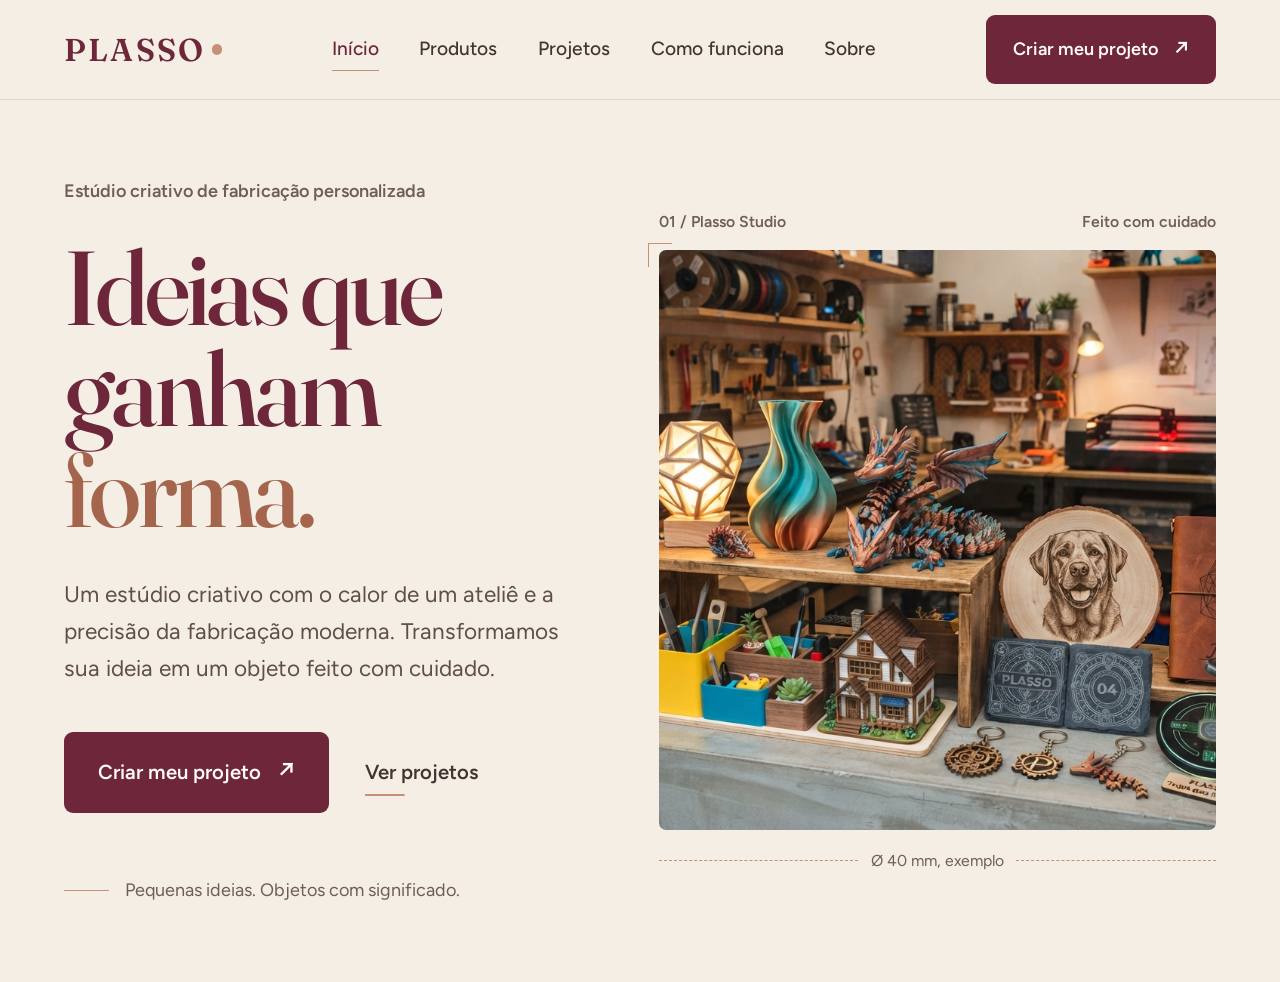
==== commit d57e99d5: "Estrutura básica do site - completo" ====
--- a/index.html
+++ b/index.html
@@ -13,21 +13,20 @@
 <body>
   <header class="header">
     <div class="header-inner">
-      <a href="#inicio" class="logo" aria-label="Plasso, início">PLASSO<span class="logo-mark"></span></a>
+      <a href="index.html" class="logo" aria-label="Plasso, início">PLASSO<span class="logo-mark"></span></a>
       <nav class="navigation" id="navigation" aria-label="Principal">
-        <a href="#inicio" aria-current="true">Início</a>
-        <a href="#tecnologias">Produtos</a>
-        <a href="#projetos">Projetos</a>
-        <a href="#processo">Como funciona</a>
-        <a href="#sobre">Sobre</a>
+        <a href="index.html" aria-current="true">Início</a>
+        <a href="produtos.html">Produtos</a>
+        <a href="projetos.html">Projetos</a>
+        <a href="como-funciona.html">Como funciona</a>
+        <a href="sobre.html">Sobre</a>
       </nav>
       <div class="header-actions">
-        <a href="#encomenda" class="header-button">Criar meu projeto <span aria-hidden="true">↗</span></a>
+        <a href="encomenda.html" class="header-button">Criar meu projeto <span aria-hidden="true">↗</span></a>
         <button class="menu-toggle" aria-expanded="false" aria-controls="navigation">Menu</button>
       </div>
     </div>
   </header>
-
   <main>
     <section class="hero" id="inicio">
       <div class="hero-content">
@@ -35,29 +34,23 @@
         <h1>Ideias que<br>ganham <em>forma.</em></h1>
         <p class="hero-description">Um estúdio criativo com o calor de um ateliê e a precisão da fabricação moderna. Transformamos sua ideia em um objeto feito com cuidado.</p>
         <div class="hero-actions">
-          <a href="#encomenda" class="button-primary">Criar meu projeto <span aria-hidden="true">↗</span></a>
-          <a href="#projetos" class="button-secondary">Ver projetos</a>
+          <a href="encomenda.html" class="button-primary">Criar meu projeto <span aria-hidden="true">↗</span></a>
+          <a href="projetos.html" class="button-secondary">Ver projetos</a>
         </div>
         <div class="hero-note"><span class="note-line"></span>Pequenas ideias. Objetos com significado.</div>
       </div>
-
       <div class="hero-visual">
         <div class="visual-label"><span>01 / Plasso Studio</span><span>Feito com cuidado</span></div>
-        <!-- Quando tiver a foto real, troque o conteúdo de .product-scene por: <img src="assets/images/hero.jpg" alt="..."> -->
-        <div class="product-scene" role="img" aria-label="Ilustração: cartão e chaveiro personalizados sobre madeira clara">
-          <div class="wood-surface"></div>
-          <div class="product-card">
-            <span class="product-card-label">PLASSO</span>
-            <div class="product-symbol"><span></span><span></span><span></span></div>
-            <span class="product-card-bottom">Ideias que ganham forma</span>
-          </div>
-          <div class="small-product"><span class="small-product-hole"></span><span class="small-product-text">P</span></div>
-          <div class="scene-caption"><span>Objetos personalizados</span><span>01 — 03</span></div>
-        </div>
+        <div class="product-scene">
+                <img
+                src="assets/hero.jpg"
+                alt="Produtos personalizados da Plasso sobre madeira clara"
+                >
+                </div>
         <div class="dimension" aria-hidden="true">Ø 40 mm, exemplo</div>
       </div>
     </section>
   </main>
   <script src="js/main.js"></script>
 </body>
-</html>+</html>
--- a/css/style.css
+++ b/css/style.css
@@ -1,6 +1,3 @@
-/* PLASSO — cabeçalho + hero
-   ESCALA: todos os tamanhos usam rem. Para aumentar ou diminuir o site inteiro,
-   mexa só no font-size do html logo abaixo. */
 
 :root{
   --color-burgundy:#6E263B; --color-burgundy-dark:#572033;
@@ -18,7 +15,6 @@
 :focus-visible{outline:2px solid var(--color-burgundy);outline-offset:3px;border-radius:2px}
 @media (prefers-reduced-motion:reduce){*{transition:none!important;animation:none!important;scroll-behavior:auto!important}}
 
-/* ===== HEADER ===== */
 .header{position:sticky;top:0;z-index:50;background:rgba(244,238,229,.94);backdrop-filter:blur(10px);border-bottom:1px solid rgba(67,53,47,.12)}
 .header-inner{max-width:var(--max);margin:auto;padding:0 var(--gutter);min-height:5.5rem;display:flex;align-items:center;justify-content:space-between;gap:2rem}
 .logo{display:inline-flex;align-items:center;gap:.35rem;font:600 1.75rem/1 var(--font-heading);letter-spacing:.07em;color:var(--color-burgundy)}
@@ -43,7 +39,7 @@
 .button-secondary::after{content:"";position:absolute;left:0;bottom:0;width:100%;height:2px;background:var(--color-clay);transform:scaleX(.35);transform-origin:left;transition:transform .3s var(--ease)}
 .button-secondary:hover::after{transform:scaleX(1)}
 
-/* ===== HERO ===== */
+
 .hero{max-width:var(--max);margin:auto;min-height:calc(100svh - 5.5rem);padding:clamp(3rem,6vw,6rem) var(--gutter);display:grid;grid-template-columns:minmax(0,1fr) minmax(0,1.05fr);align-items:center;gap:clamp(2.5rem,5vw,6rem)}
 .eyebrow{display:block;margin-bottom:1.75rem;font-size:1rem;font-weight:600;color:var(--color-muted)}
 .hero h1{font:500 clamp(4rem,8.2vw,8.5rem)/.96 var(--font-heading);letter-spacing:-.035em;color:var(--color-burgundy)}
@@ -72,12 +68,12 @@
 .small-product-hole{position:absolute;top:.6rem;left:50%;width:.7rem;height:.7rem;background:#E8D9C7;border:2px solid #8B465B;border-radius:50%;transform:translateX(-50%)}
 .small-product-text{margin-top:.7rem;font:500 2.2rem/1 var(--font-heading);color:var(--color-cream)}
 .scene-caption{position:absolute;left:1.4rem;right:1.4rem;bottom:1.1rem;display:flex;justify-content:space-between;font-size:.8125rem;font-weight:600;color:rgba(67,53,47,.8)}
-/* detalhe de desenho técnico: cota abaixo da cena */
+
 .dimension{display:flex;align-items:center;gap:.7rem;margin-top:1rem;font-size:.875rem;color:var(--color-muted)}
 .dimension::before,.dimension::after{content:"";flex:1;border-top:1.5px dashed var(--color-clay)}
 .hero-visual::before{content:"";position:absolute;left:-.6rem;top:1.9rem;width:1.3rem;height:1.3rem;border-left:1.5px solid var(--color-clay);border-top:1.5px solid var(--color-clay);z-index:2}
 
-/* ===== RESPONSIVO ===== */
+
 @media (max-width:62rem){
   .navigation{position:fixed;inset:5.5rem 0 0;background:var(--color-cream);flex-direction:column;align-items:flex-start;gap:1.5rem;padding:2.5rem var(--gutter);transform:translateX(100%);transition:transform .4s var(--ease)}
   .navigation.is-open{transform:none}
@@ -94,3 +90,9 @@
   .hero h1{font-size:clamp(3.4rem,17vw,4.5rem)}
   .product-symbol{transform:scale(.8)}
 }
+.product-scene img {
+  width: 100%;
+  height: 100%;
+  object-fit: cover;
+  display: block;
+}
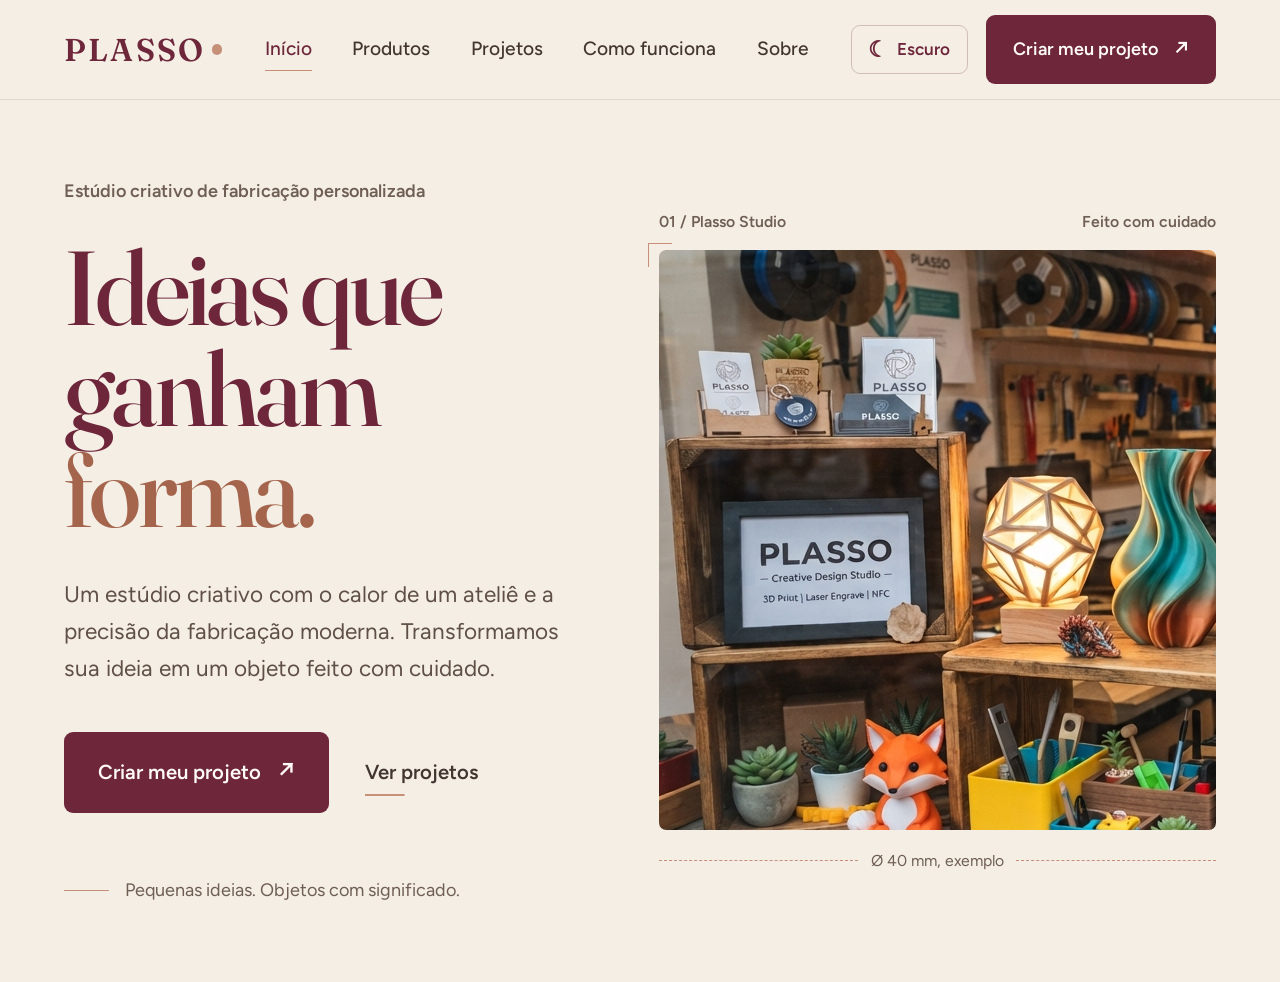
==== commit 4840be17: "modo escuro" ====
--- a/index.html
+++ b/index.html
@@ -22,6 +22,15 @@
         <a href="sobre.html">Sobre</a>
       </nav>
       <div class="header-actions">
+        <button
+  class="theme-toggle"
+  id="theme-toggle"
+  type="button"
+  aria-label="Ativar modo escuro"
+>
+  <span class="theme-icon" aria-hidden="true">☾</span>
+  <span class="theme-label">Escuro</span>
+</button>
         <a href="encomenda.html" class="header-button">Criar meu projeto <span aria-hidden="true">↗</span></a>
         <button class="menu-toggle" aria-expanded="false" aria-controls="navigation">Menu</button>
       </div>
--- a/css/style.css
+++ b/css/style.css
@@ -90,9 +90,129 @@
   .hero h1{font-size:clamp(3.4rem,17vw,4.5rem)}
   .product-symbol{transform:scale(.8)}
 }
-.product-scene img {
-  width: 100%;
-  height: 100%;
-  object-fit: cover;
-  display: block;
+
+/* ===== CONTROLE DE TEMA CLARO/ESCURO ===== */
+.theme-toggle{display:inline-flex;align-items:center;justify-content:center;gap:.45rem;min-height:2.75rem;padding:.55rem .85rem;border:1px solid rgba(67,53,47,.25);border-radius:var(--radius);background:transparent;color:var(--color-brown);font:600 .9rem/1 var(--font-body);white-space:nowrap;transition:background .2s,border-color .2s,color .2s}
+.theme-toggle:hover{background:rgba(197,143,120,.16);border-color:var(--color-clay)}
+.theme-toggle-icon{font-size:1.15rem;line-height:1}
+html[data-theme="dark"]{color-scheme:dark;--color-burgundy:#a95570;--color-burgundy-dark:#8e405a;--color-cream:#211c1b;--color-clay:#c58f78;--color-clay-deep:#d6a38b;--color-wood:#8f7155;--color-brown:#f0e5d9;--color-white:#302827;--color-muted:#c0afa3}
+html[data-theme="dark"] body{background:var(--color-cream);color:var(--color-brown)}
+html[data-theme="dark"] .header{background:rgba(33,28,27,.94);border-bottom-color:rgba(240,229,217,.12)}
+html[data-theme="dark"] .navigation{background:var(--color-cream)}
+html[data-theme="dark"] .menu-toggle,html[data-theme="dark"] .theme-toggle{color:var(--color-brown);border-color:rgba(240,229,217,.25)}
+html[data-theme="dark"] .page-section--alt{background:#2b2422}
+html[data-theme="dark"] .product-art,html[data-theme="dark"] .editorial-art{background:#49372c}
+html[data-theme="dark"] .product-art::before,html[data-theme="dark"] .editorial-art::before{filter:brightness(.72)}
+html[data-theme="dark"] .art-caption{background:rgba(33,28,27,.9);color:#e8d9c7}
+html[data-theme="dark"] .process-number{background:#211c1b}
+html[data-theme="dark"] .order-aside{background:#302827}
+html[data-theme="dark"] .form-field input,html[data-theme="dark"] .form-field select,html[data-theme="dark"] .form-field textarea{background:#302827;color:#f0e5d9;border-color:rgba(240,229,217,.2)}
+html[data-theme="dark"] .confirmation{background:#302827}
+html[data-theme="dark"] .footer{background:#211c1b;border-top-color:rgba(240,229,217,.12)}
+html[data-theme="dark"] .footer-base{border-top-color:rgba(240,229,217,.12)}
+html[data-theme="dark"] .project-filters .filter-button{border-color:rgba(240,229,217,.25);color:var(--color-brown)}
+html[data-theme="dark"] .project-filters .filter-button[aria-pressed="true"],html[data-theme="dark"] .project-filters .filter-button:hover{color:#fff}
+html[data-theme="dark"] .products-carousel-controls{border-top-color:rgba(240,229,217,.16)}
+html[data-theme="dark"] .carousel-arrow{border-color:rgba(240,229,217,.25);color:var(--color-brown)}
+html[data-theme="dark"] .carousel-arrow:hover{color:#fff}
+html[data-theme="dark"] .hero h1,html[data-theme="dark"] .page-intro h1,html[data-theme="dark"] .section-heading h2,html[data-theme="dark"] .editorial-copy h2,html[data-theme="dark"] .product-slide-copy h3{color:#e8c6ce}
+html[data-theme="dark"] .hero h1 em,html[data-theme="dark"] .page-intro h1 em,html[data-theme="dark"] .section-heading h2 em,html[data-theme="dark"] .product-slide-copy h3 em{color:#d6a38b}
+@media(max-width:62rem){html[data-theme="dark"] .navigation{background:#211c1b}}
+@media(max-width:42rem){.theme-toggle{padding:.55rem .65rem}.theme-toggle-label{display:none}}
+
+/* ===== BOTÃO DE TEMA ===== */
+
+.theme-toggle {
+  display: inline-flex;
+  align-items: center;
+  gap: .5rem;
+  padding: .7rem .9rem;
+  border: 1px solid rgba(110, 38, 59, .25);
+  border-radius: var(--radius);
+  background: transparent;
+  color: var(--color-burgundy);
+  font-size: .95rem;
+  font-weight: 600;
+  white-space: nowrap;
+  transition: background .25s ease, color .25s ease;
+}
+
+.theme-toggle:hover {
+  background: rgba(110, 38, 59, .08);
+}
+
+.theme-icon {
+  font-size: 1.2rem;
+}
+
+/* ===== TEMA ESCURO ===== */
+
+body[data-theme="dark"] {
+  --color-cream: #211b1b;
+  --color-white: #302727;
+  --color-brown: #F4EEE5;
+  --color-muted: #C6B5AA;
+  --color-burgundy: #C58F9F;
+  --color-burgundy-dark: #A86C80;
+  --color-clay: #C58F78;
+  --color-clay-deep: #D4A18B;
+  background: var(--color-cream);
+  color: var(--color-brown);
+}
+
+body[data-theme="dark"] .header {
+  background: rgba(33, 27, 27, .94);
+  border-bottom-color: rgba(244, 238, 229, .12);
+}
+
+body[data-theme="dark"] .navigation {
+  background: var(--color-cream);
+}
+
+body[data-theme="dark"] .hero-description {
+  color: var(--color-muted);
+}
+
+body[data-theme="dark"] .product-scene {
+  background: #4A3931;
+}
+
+body[data-theme="dark"] .wood-surface {
+  background:
+    repeating-linear-gradient(
+      0deg,
+      transparent 0 2.2rem,
+      rgba(0,0,0,.12) 2.25rem,
+      transparent 2.4rem
+    ),
+    linear-gradient(135deg, #6B5140, #4A3931 50%, #765A45);
+}
+
+body[data-theme="dark"] .theme-toggle {
+  color: var(--color-brown);
+  border-color: rgba(244, 238, 229, .25);
+}
+
+body[data-theme="dark"] .theme-toggle:hover {
+  background: rgba(244, 238, 229, .08);
+}
+
+body[data-theme="dark"] .button-secondary {
+  color: var(--color-brown);
+}
+
+body[data-theme="dark"] .menu-toggle {
+  color: var(--color-brown);
+  border-color: rgba(244, 238, 229, .25);
+}
+
+body[data-theme="dark"] .products-carousel,
+body[data-theme="dark"] .page-section {
+  background: var(--color-cream);
+}
+
+@media (max-width: 62rem) {
+  .theme-toggle .theme-label {
+    display: none;
+  }
 }
